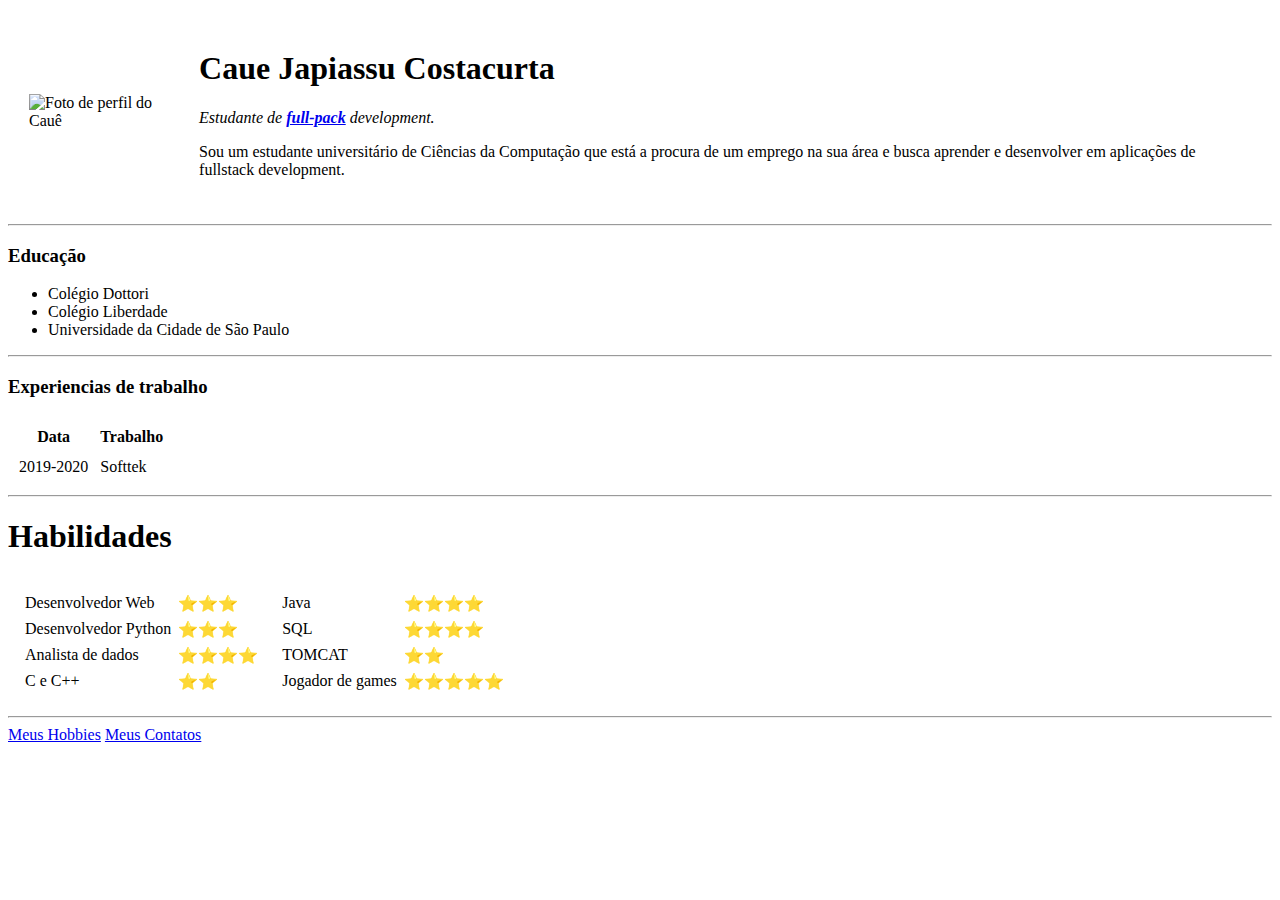
==== index.html @ f1743f95 "Add initial CV website files" ====
<!DOCTYPE html> <!--!DOCTYPE html é um aviso ao navegador de qual a versão do html o arquivo esta sendo enviado corresponde, que nesse caso é da ultima versão: html 5 -->
<html>
    <head>
        <meta charset="utf-8"> <!--meta crset="utf-8" aplica as letras e simbolos da maioria dos alfabetos para o codigo, assim as palavras não são interpretadas erradas no navegador-->
        <title>Site pessoal do Cauê</title>
    </head>
    <body>
        <table cellspacing="20">
            <tr>
                <td><img src="C:\Users\USUARIO\Documents\Visual Studio Code\FullStack Progamming\Web Development\HTML - Personal Site\Imagens\foto-de-trabalho.png" alt="Foto de perfil do Cauê"></td>
                <td><h1>Caue Japiassu Costacurta</h1>
                <p><em>Estudante de <strong> <a href="https://www.udemy.com/share/101qYw3@ZZPkGFHGKMMPJSz66hb0hdkDiobkS2NFe1Eoj8lItpXZCtGfH122Syb6VDPkBOwz/">full-pack</a> </strong> development.</em></p>
                <p>Sou um estudante universitário de Ciências da Computação que está a procura de um emprego na sua área e busca aprender e desenvolver em aplicações de fullstack development.</p></td>
            </tr>
        </table>
        
        <hr>
        <h3>Educação</h3>
            <ul>
                <li>Colégio Dottori</li>
                <li>Colégio Liberdade</li>
                <li>Universidade da Cidade de São Paulo</li>
            </ul>
        <hr>
        <h3>Experiencias de trabalho</h3>
        <table cellspacing="10">
            <thead>
                <tr>
                    <th>Data</th>
                    <th>Trabalho</th>
                </tr>
            </thead>
            <tbody>
                <tr>
                    <td>2019-2020</td>
                    <td>Softtek</td>
                </tr>
            </tbody>
        </table>
        <hr>
        <h1>Habilidades</h1>
        <table cellspacing="10">
            <tr>
                <td>
                    <table cellspacing="5">
                        <tr>
                            <td>Desenvolvedor Web</td>
                            <td>⭐⭐⭐</td>
                        </tr>
                        <tr>
                            <td>Desenvolvedor Python</td>
                            <td>⭐⭐⭐</td>
                        </tr>
                        <tr>
                            <td>Analista de dados</td>
                            <td>⭐⭐⭐⭐</td>
                        </tr>
                        <tr>
                            <td>C e C++</td>
                            <td>⭐⭐</td>
                        </tr>
                    </table>
                </td>
                <td> 
                    <table cellspacing="5">
                        <tr>
                            <td>Java</td>
                            <td>⭐⭐⭐⭐</td>
                        </tr>
                        <tr>
                            <td>SQL</td>
                            <td>⭐⭐⭐⭐</td>
                        </tr>
                        <tr>
                            <td>TOMCAT</td>
                            <td>⭐⭐</td>
                        </tr>
                        <tr>
                            <td>Jogador de games</td>
                            <td>⭐⭐⭐⭐⭐</td>
                        </tr>
                    </table>
                </td>
            </tr>
        </table>
        <hr>
        <a href="hobbies.html"> Meus Hobbies</a>
        <a href="contatos.html">Meus Contatos</a>
    </body>
</html>
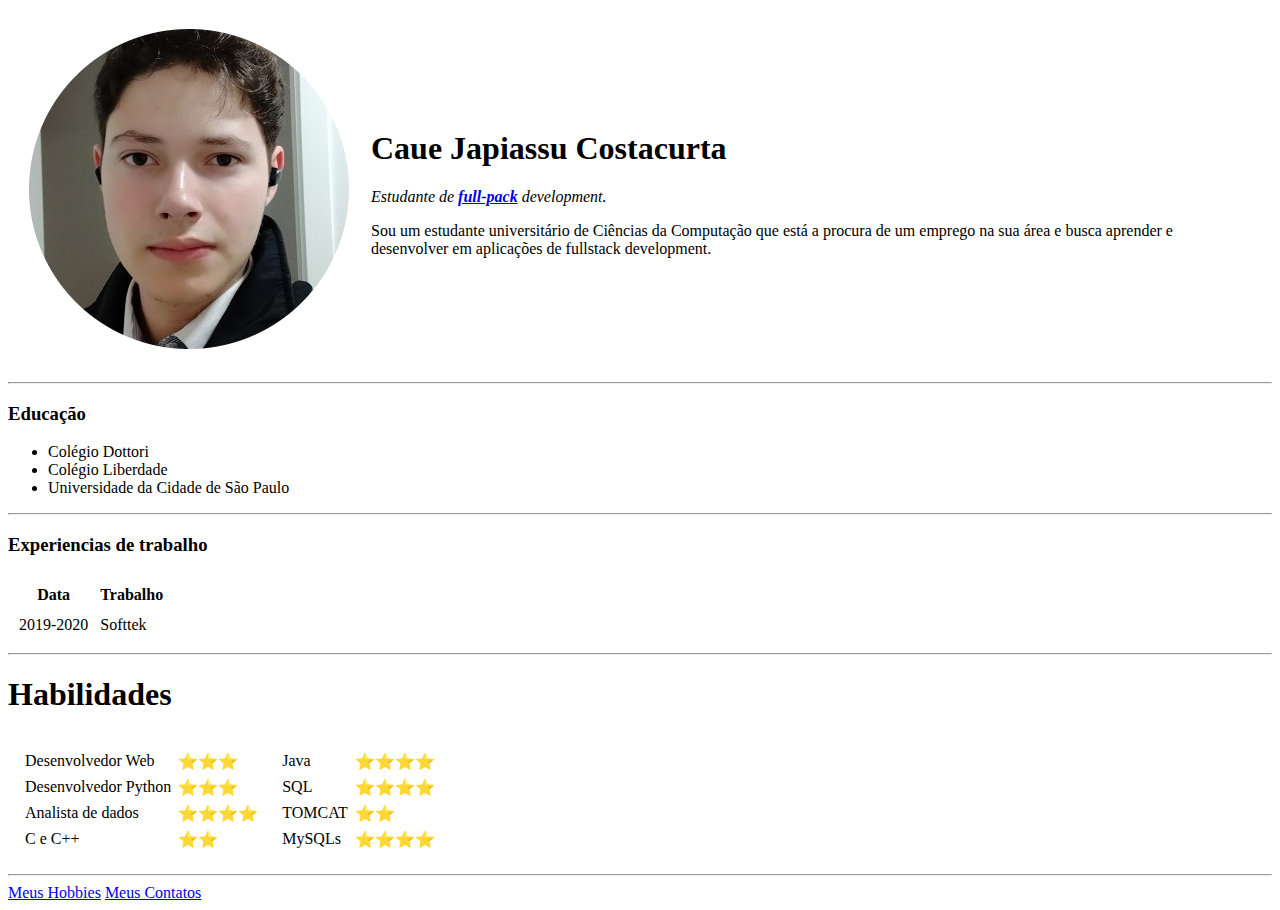
==== commit d0831999: "Update index.html" ====
--- a/index.html
+++ b/index.html
@@ -7,7 +7,7 @@
     <body>
         <table cellspacing="20">
             <tr>
-                <td><img src="C:\Users\USUARIO\Documents\Visual Studio Code\FullStack Progamming\Web Development\HTML - Personal Site\Imagens\foto-de-trabalho.png" alt="Foto de perfil do Cauê"></td>
+                <td><img src="Imagens\foto-de-trabalho.png" alt="Foto de perfil do Cauê"></td>
                 <td><h1>Caue Japiassu Costacurta</h1>
                 <p><em>Estudante de <strong> <a href="https://www.udemy.com/share/101qYw3@ZZPkGFHGKMMPJSz66hb0hdkDiobkS2NFe1Eoj8lItpXZCtGfH122Syb6VDPkBOwz/">full-pack</a> </strong> development.</em></p>
                 <p>Sou um estudante universitário de Ciências da Computação que está a procura de um emprego na sua área e busca aprender e desenvolver em aplicações de fullstack development.</p></td>
@@ -76,8 +76,8 @@
                             <td>⭐⭐</td>
                         </tr>
                         <tr>
-                            <td>Jogador de games</td>
-                            <td>⭐⭐⭐⭐⭐</td>
+                            <td>MySQLs</td>
+                            <td>⭐⭐⭐⭐</td>
                         </tr>
                     </table>
                 </td>
@@ -87,4 +87,4 @@
         <a href="hobbies.html"> Meus Hobbies</a>
         <a href="contatos.html">Meus Contatos</a>
     </body>
-</html>+</html>
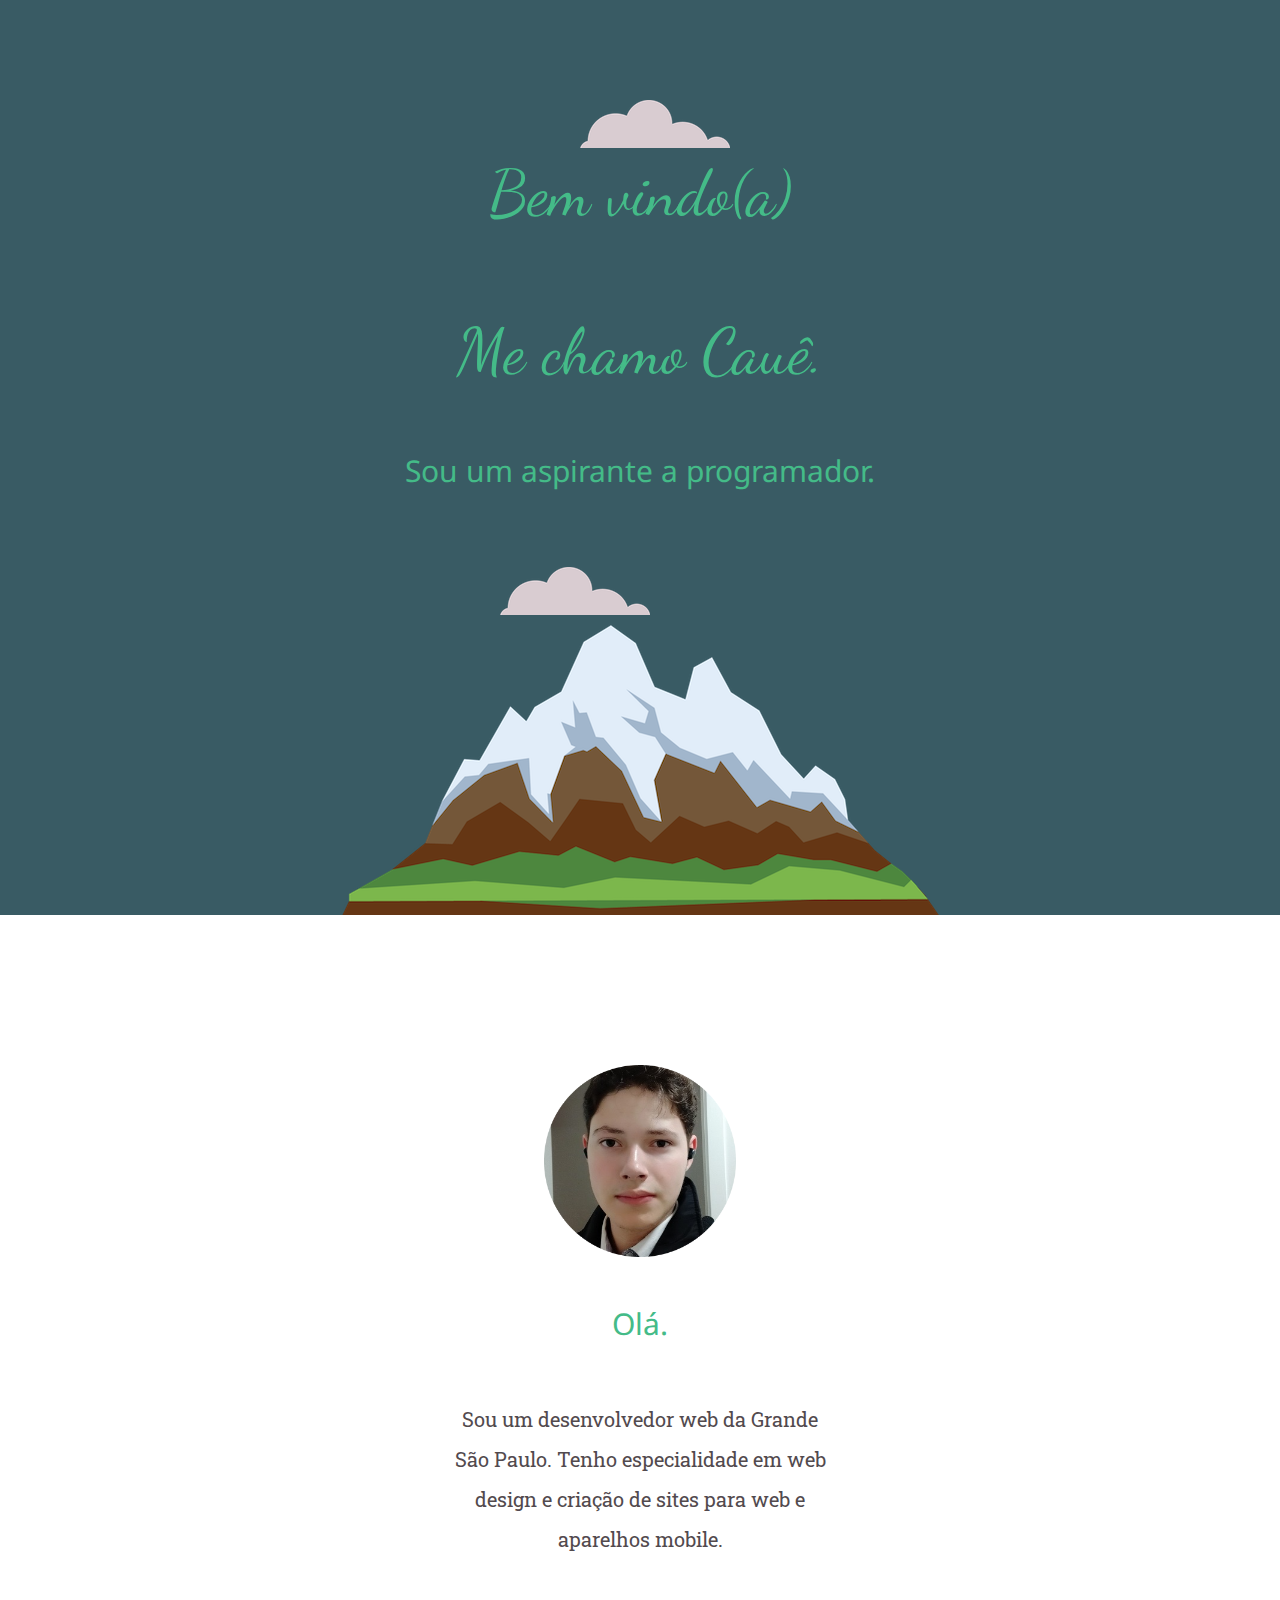
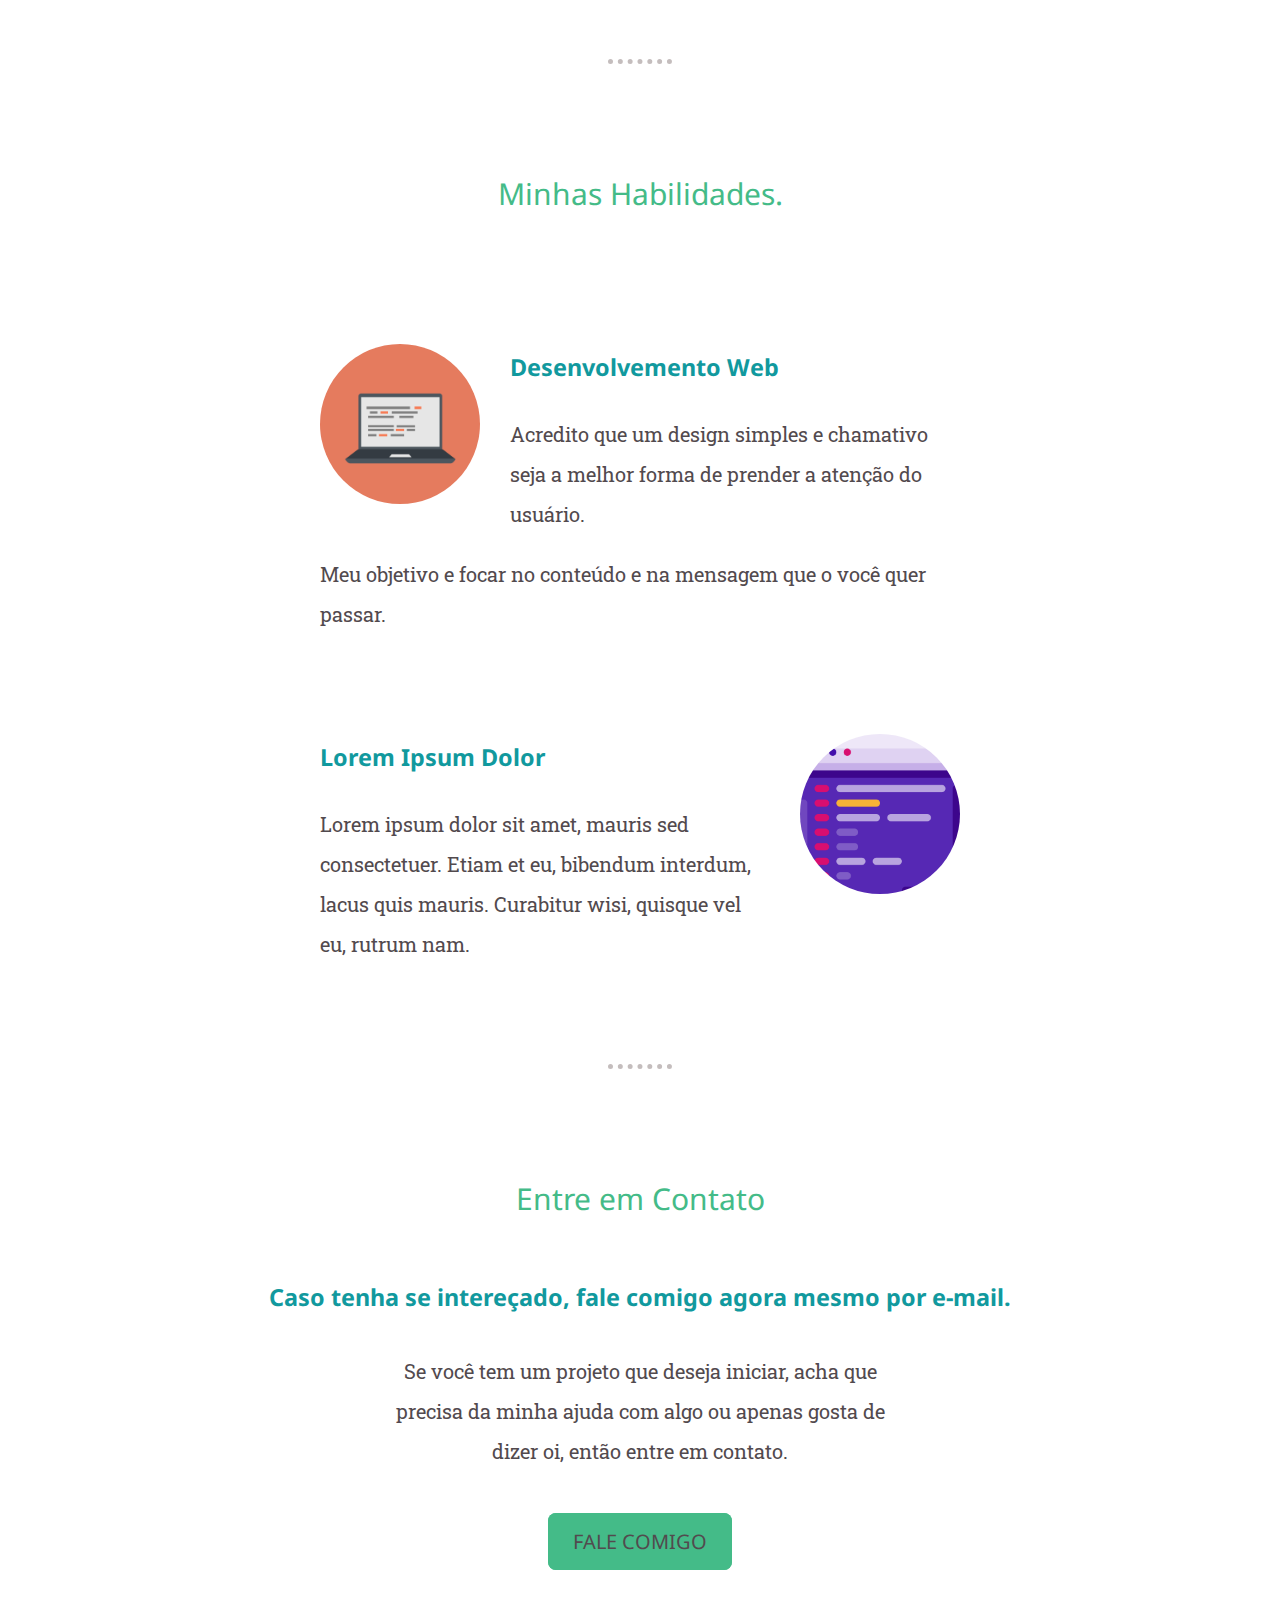
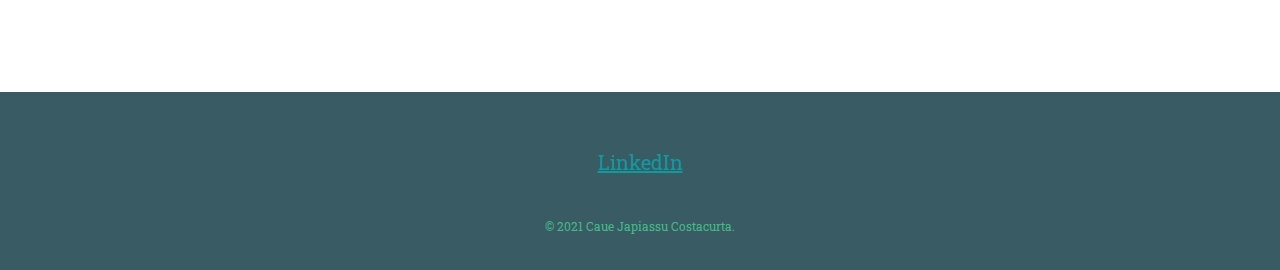
==== commit ffa3d765: "Novo site de pessoal" ====
--- a/index.html
+++ b/index.html
@@ -1,90 +1,65 @@
-<!DOCTYPE html> <!--!DOCTYPE html é um aviso ao navegador de qual a versão do html o arquivo esta sendo enviado corresponde, que nesse caso é da ultima versão: html 5 -->
+<!DOCTYPE html> 
 <html>
     <head>
-        <meta charset="utf-8"> <!--meta crset="utf-8" aplica as letras e simbolos da maioria dos alfabetos para o codigo, assim as palavras não são interpretadas erradas no navegador-->
-        <title>Site pessoal do Cauê</title>
+        <meta charset="utf-8">
+        <title>Caue Japiassu Costacurta</title>
+        <link rel="stylesheet" href="css\styles.css">
+        <link rel="icon" type="image/x-icon" href="imagens\favicon.ico?v=2" />
+        <link rel="preconnect" href="https://fonts.googleapis.com">
+        <link rel="preconnect" href="https://fonts.gstatic.com" crossorigin>
+        <link href="https://fonts.googleapis.com/css2?family=Dancing+Script&family=Noto+Sans&family=Roboto+Slab&display=swap" rel="stylesheet">
     </head>
     <body>
-        <table cellspacing="20">
-            <tr>
-                <td><img src="Imagens\foto-de-trabalho.png" alt="Foto de perfil do Cauê"></td>
-                <td><h1>Caue Japiassu Costacurta</h1>
-                <p><em>Estudante de <strong> <a href="https://www.udemy.com/share/101qYw3@ZZPkGFHGKMMPJSz66hb0hdkDiobkS2NFe1Eoj8lItpXZCtGfH122Syb6VDPkBOwz/">full-pack</a> </strong> development.</em></p>
-                <p>Sou um estudante universitário de Ciências da Computação que está a procura de um emprego na sua área e busca aprender e desenvolver em aplicações de fullstack development.</p></td>
-            </tr>
-        </table>
+        <div class="top-container">
+            <img class="nuvem-top" src="imagens\cloud.png" alt="nuvem-img">
+            <h1>Bem vindo(a)</h1>
+            <h1>Me chamo Cauê.</h1>
+            <h2>Sou um aspirante a programador.</h2>
+            <img class="nuvem-bot" src="imagens\cloud.png" alt="nuvem-img">
+            <img class="montanha" src="imagens\mountain.png" alt="montanha-img">
+        </div>
+
+
+        <div class="middle-container">
+            <div class="profile">
+              <img class="perfil" src="imagens/foto-de-trabalho.png" alt="foto-perfil">
+              <h2>Olá.</h2>
+              <p class="intro">Sou um desenvolvedor web da Grande São Paulo. Tenho especialidade em web design e criação de sites para web e aparelhos mobile.</p>
+            </div>
+
+            <hr>
+            <div class="skills">
+              <h2>Minhas Habilidades.</h2>
+              <div class="skill-row">
+                <img class="hab1" src="imagens/computer.png" alt="computador-img">
+                <h3 class="">Desenvolvemento Web</h3>
+                <p>Acredito que um design simples e chamativo seja a melhor forma de prender a atenção do usuário.</p>
+                <p>Meu objetivo e focar no conteúdo e na mensagem que o você quer passar.</p>
+
+              </div>
+
+              <div class="skill-row">
+                <img class="hab2" src="imagens/coding.png" alt="lapis-img">
+                <h3>Lorem Ipsum Dolor</h3>
+                <p>Lorem ipsum dolor sit amet, mauris sed consectetuer. Etiam et eu, bibendum interdum, lacus quis mauris. Curabitur wisi, quisque vel eu, rutrum nam.</p>
+              </div>
+            </div>
+
+            <hr>
+            <div class="contact-me">
+              <h2>Entre em Contato</h2>
+              <h3>Caso tenha se intereçado, fale comigo agora mesmo por e-mail.</h3>
+              <p class="contato">Se você tem um projeto que deseja iniciar, acha que precisa da minha ajuda com algo ou apenas gosta de dizer oi, então entre em contato.</p>
+              <a class="btn" href="cauecostacurta@outlook.com">FALE COMIGO</a>
+            </div>
+          </div>
+          
+          
+          <div class="bottom-container">
+            <a class="footer-link" href="https://www.linkedin.com/in/caue-japiassu-costacurta-299267169/">LinkedIn</a>
+            <p class="copyright">© 2021 Caue Japiassu Costacurta.</p>
+          </div>
         
-        <hr>
-        <h3>Educação</h3>
-            <ul>
-                <li>Colégio Dottori</li>
-                <li>Colégio Liberdade</li>
-                <li>Universidade da Cidade de São Paulo</li>
-            </ul>
-        <hr>
-        <h3>Experiencias de trabalho</h3>
-        <table cellspacing="10">
-            <thead>
-                <tr>
-                    <th>Data</th>
-                    <th>Trabalho</th>
-                </tr>
-            </thead>
-            <tbody>
-                <tr>
-                    <td>2019-2020</td>
-                    <td>Softtek</td>
-                </tr>
-            </tbody>
-        </table>
-        <hr>
-        <h1>Habilidades</h1>
-        <table cellspacing="10">
-            <tr>
-                <td>
-                    <table cellspacing="5">
-                        <tr>
-                            <td>Desenvolvedor Web</td>
-                            <td>⭐⭐⭐</td>
-                        </tr>
-                        <tr>
-                            <td>Desenvolvedor Python</td>
-                            <td>⭐⭐⭐</td>
-                        </tr>
-                        <tr>
-                            <td>Analista de dados</td>
-                            <td>⭐⭐⭐⭐</td>
-                        </tr>
-                        <tr>
-                            <td>C e C++</td>
-                            <td>⭐⭐</td>
-                        </tr>
-                    </table>
-                </td>
-                <td> 
-                    <table cellspacing="5">
-                        <tr>
-                            <td>Java</td>
-                            <td>⭐⭐⭐⭐</td>
-                        </tr>
-                        <tr>
-                            <td>SQL</td>
-                            <td>⭐⭐⭐⭐</td>
-                        </tr>
-                        <tr>
-                            <td>TOMCAT</td>
-                            <td>⭐⭐</td>
-                        </tr>
-                        <tr>
-                            <td>MySQLs</td>
-                            <td>⭐⭐⭐⭐</td>
-                        </tr>
-                    </table>
-                </td>
-            </tr>
-        </table>
-        <hr>
-        <a href="hobbies.html"> Meus Hobbies</a>
-        <a href="contatos.html">Meus Contatos</a>
+        
     </body>
-</html>
+</html>